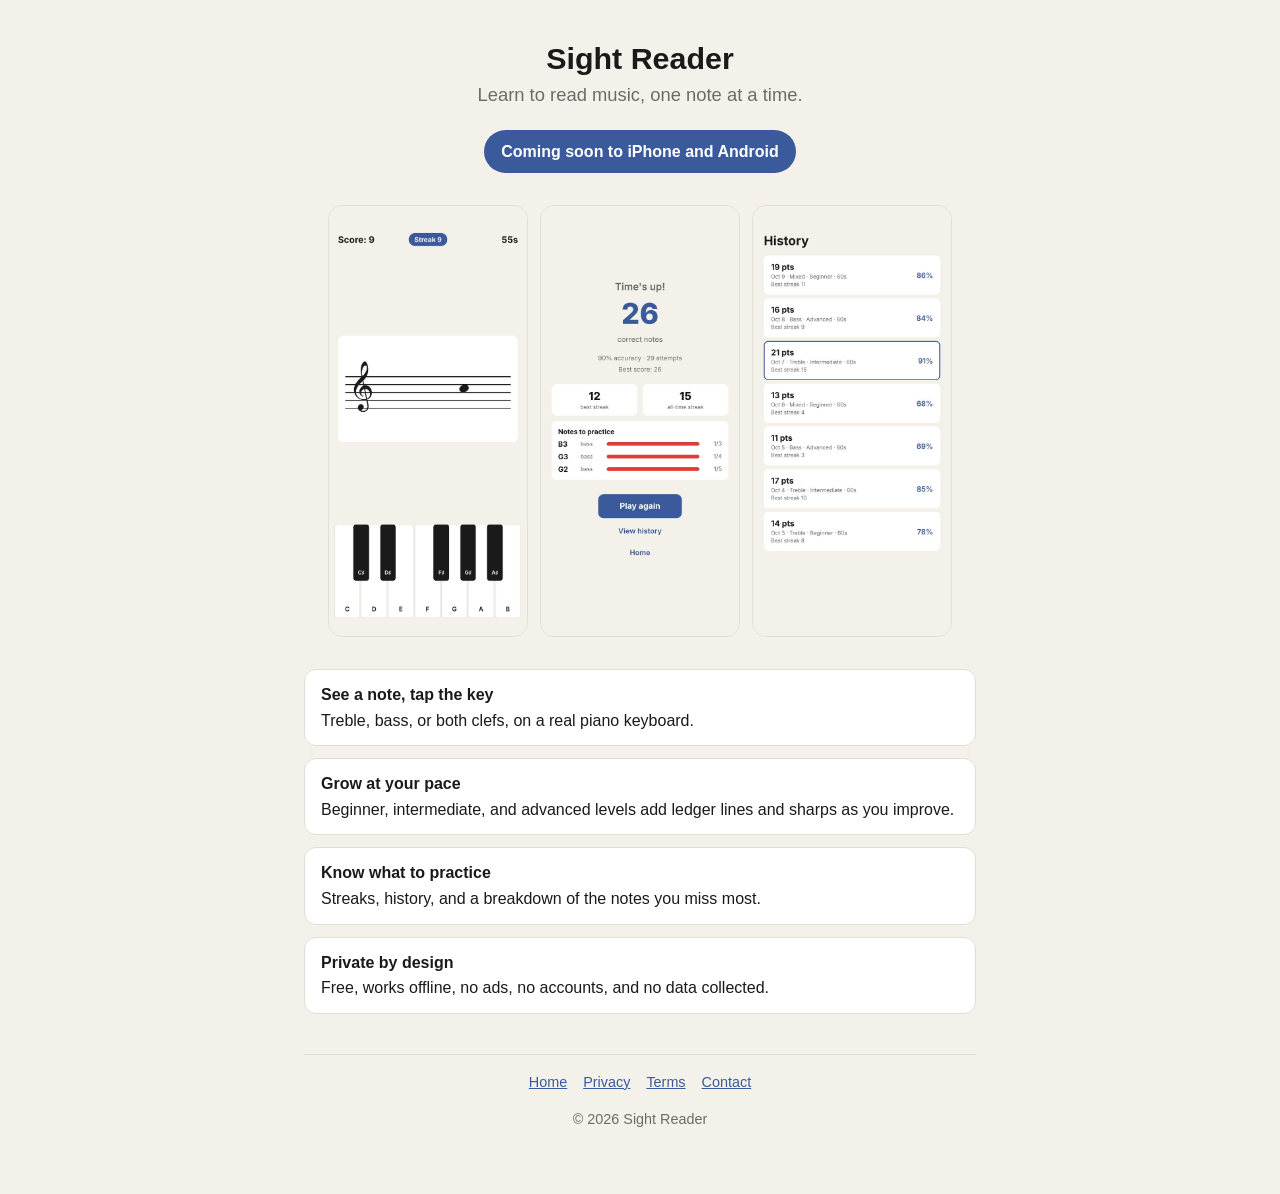
==== index.html @ 06b69509 "Add landing page, privacy policy, and terms for Sight Reader Co-Authored-By: Claude Opus 5.5 <norepl" ====
<!doctype html>
<html lang="en">
<head>
<meta charset="utf-8">
<meta name="viewport" content="width=device-width, initial-scale=1">
<title>Sight Reader</title>
<meta name="description" content="Learn to read music one note at a time. Free, offline, no ads, no accounts.">
<link rel="stylesheet" href="style.css">
</head>
<body>
<main>
<section class="hero">
  <h1>Sight Reader</h1>
  <p class="tagline">Learn to read music, one note at a time.</p>
  <span class="badge">Coming soon to iPhone and Android</span>
</section>

<div class="shots">
  <img src="img/1-treble.jpg" alt="A treble clef note with a piano keyboard to answer on">
  <img src="img/3-results.jpg" alt="Results screen with score, streaks, and notes to practice">
  <img src="img/4-history.jpg" alt="History of past practice sessions">
</div>

<ul class="features">
  <li><strong>See a note, tap the key</strong>Treble, bass, or both clefs, on a real piano keyboard.</li>
  <li><strong>Grow at your pace</strong>Beginner, intermediate, and advanced levels add ledger lines and sharps as you improve.</li>
  <li><strong>Know what to practice</strong>Streaks, history, and a breakdown of the notes you miss most.</li>
  <li><strong>Private by design</strong>Free, works offline, no ads, no accounts, and no data collected.</li>
</ul>
<footer><a href="./">Home</a><a href="privacy.html">Privacy</a><a href="terms.html">Terms</a><a href="mailto:tryabsolutelynothing@gmail.com">Contact</a><p>© 2026 Sight Reader</p></footer>
</main>
</body>
</html>
---- style.css ----
:root {
  --bg: #f4f1ea; --card: #ffffff; --text: #1a1a1a; --muted: #6b6b6b;
  --primary: #3a5a9c; --border: #e3ded3; --on-primary: #ffffff;
}
@media (prefers-color-scheme: dark) {
  :root { --bg: #16171a; --card: #22242a; --text: #ececec; --muted: #a0a0a0; --primary: #8aa8e8; --border: #33363d; --on-primary: #16171a; }
}
* { box-sizing: border-box; }
body { margin: 0; background: var(--bg); color: var(--text); line-height: 1.6;
  font-family: -apple-system, BlinkMacSystemFont, "Segoe UI", Helvetica, Arial, sans-serif; }
a { color: var(--primary); }
main { max-width: 44rem; margin: 0 auto; padding: 2.5rem 1rem 3rem; }
h1 { font-size: 1.9rem; line-height: 1.2; margin: 0 0 .25rem; }
h2 { font-size: 1.05rem; margin-top: 1.75rem; }
.muted { color: var(--muted); }
.hero { text-align: center; }
.tagline { font-size: 1.15rem; color: var(--muted); margin: .25rem 0 1.25rem; }
.badge { display: inline-block; padding: .55rem 1.1rem; border-radius: 999px;
  background: var(--primary); color: var(--on-primary); font-weight: 600; text-decoration: none; }
.shots { display: flex; gap: .75rem; justify-content: center; margin: 2rem 0; }
.shots img { width: 31%; max-width: 200px; border-radius: 14px; border: 1px solid var(--border); }
.features { display: grid; gap: .75rem; padding: 0; list-style: none; }
.features li { background: var(--card); border: 1px solid var(--border); border-radius: 12px; padding: .75rem 1rem; }
.features strong { display: block; }
footer { border-top: 1px solid var(--border); margin-top: 2.5rem; padding-top: 1rem;
  font-size: .9rem; color: var(--muted); text-align: center; }
footer a { margin: 0 .5rem; }
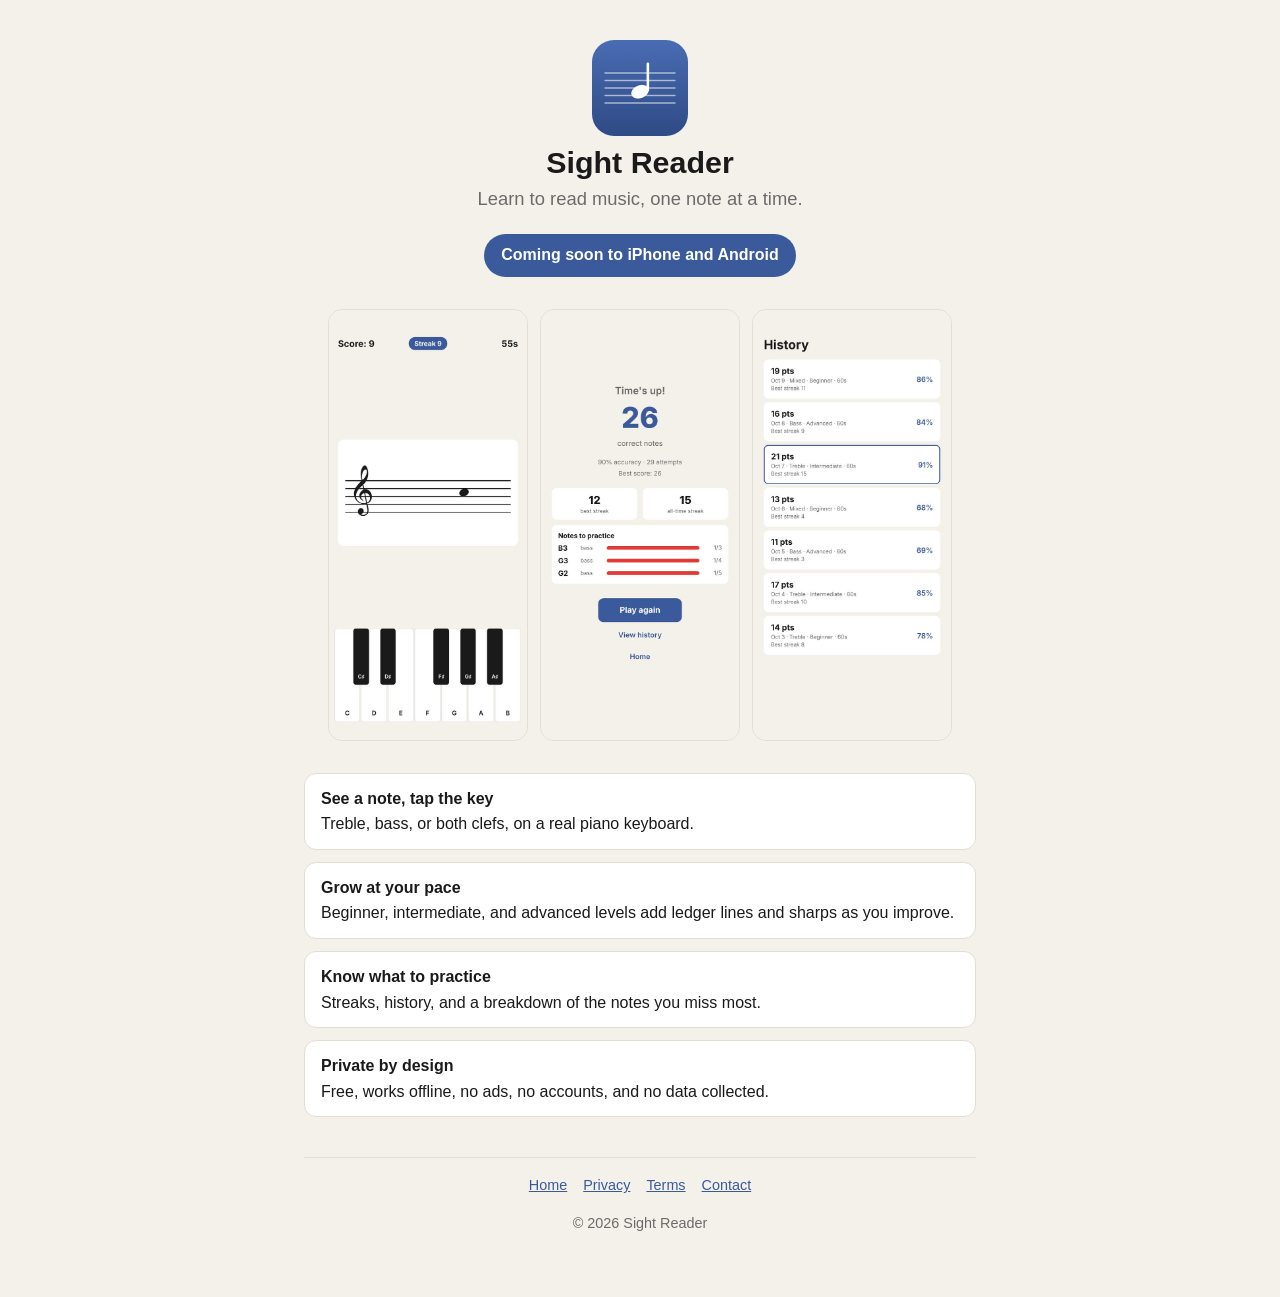
==== commit 39161e65: "Add app icon and favicon" ====
--- a/index.html
+++ b/index.html
@@ -5,11 +5,13 @@
 <meta name="viewport" content="width=device-width, initial-scale=1">
 <title>Sight Reader</title>
 <meta name="description" content="Learn to read music one note at a time. Free, offline, no ads, no accounts.">
+<link rel="icon" href="favicon.png">
 <link rel="stylesheet" href="style.css">
 </head>
 <body>
 <main>
 <section class="hero">
+  <img class="icon" src="img/icon.png" alt="Sight Reader app icon">
   <h1>Sight Reader</h1>
   <p class="tagline">Learn to read music, one note at a time.</p>
   <span class="badge">Coming soon to iPhone and Android</span>
--- a/style.css
+++ b/style.css
@@ -14,6 +14,7 @@
 h2 { font-size: 1.05rem; margin-top: 1.75rem; }
 .muted { color: var(--muted); }
 .hero { text-align: center; }
+.hero img.icon { width: 96px; height: 96px; border-radius: 22px; }
 .tagline { font-size: 1.15rem; color: var(--muted); margin: .25rem 0 1.25rem; }
 .badge { display: inline-block; padding: .55rem 1.1rem; border-radius: 999px;
   background: var(--primary); color: var(--on-primary); font-weight: 600; text-decoration: none; }
